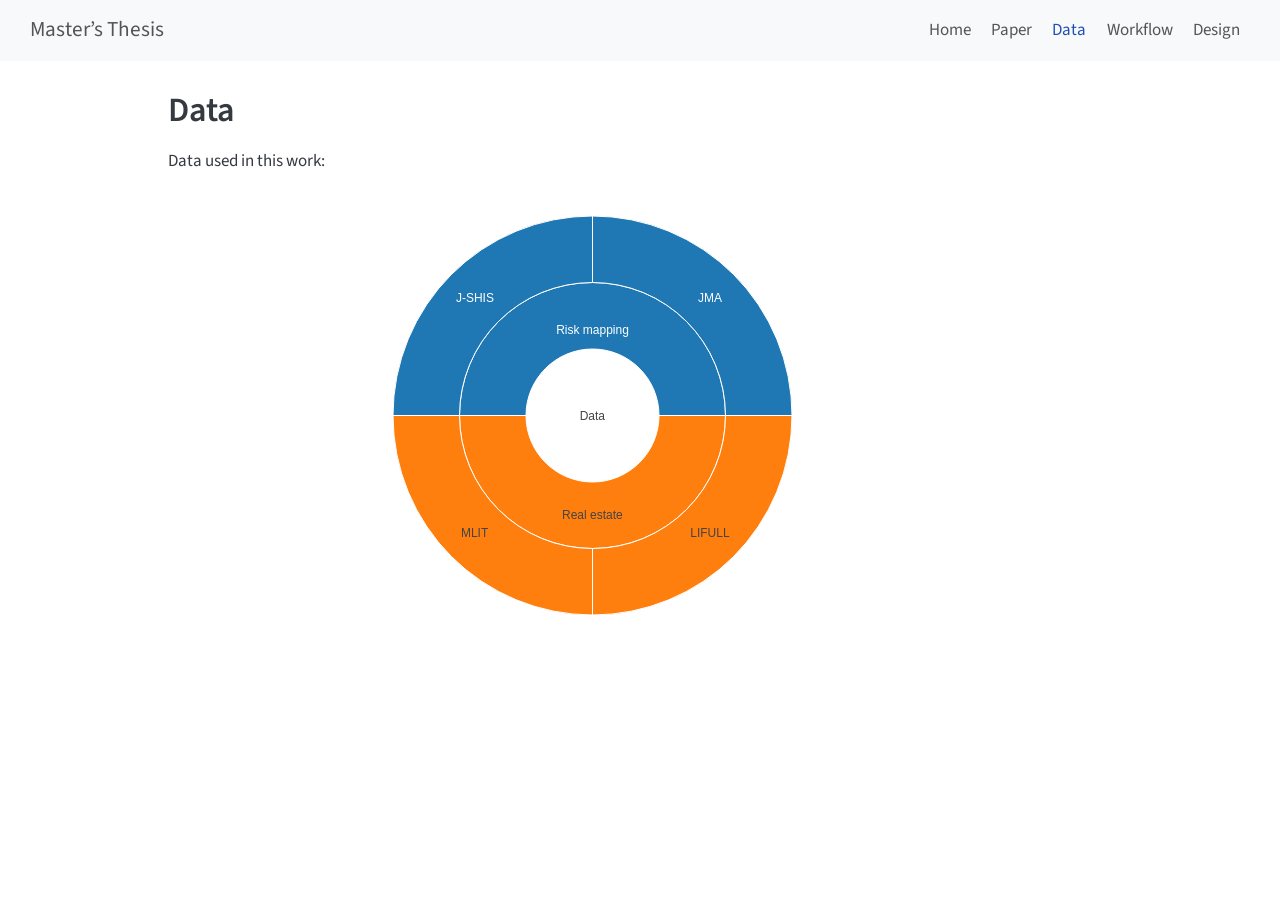
==== docs/data.html @ 01c18c74 "new stuff" ====
<!DOCTYPE html>
<html xmlns="http://www.w3.org/1999/xhtml" lang="en" xml:lang="en"><head>

<meta charset="utf-8">
<meta name="generator" content="quarto-1.8.26">

<meta name="viewport" content="width=device-width, initial-scale=1.0, user-scalable=yes">


<title>Data – Master’s Thesis</title>
<style>
code{white-space: pre-wrap;}
span.smallcaps{font-variant: small-caps;}
div.columns{display: flex; gap: min(4vw, 1.5em);}
div.column{flex: auto; overflow-x: auto;}
div.hanging-indent{margin-left: 1.5em; text-indent: -1.5em;}
ul.task-list{list-style: none;}
ul.task-list li input[type="checkbox"] {
  width: 0.8em;
  margin: 0 0.8em 0.2em -1em; /* quarto-specific, see https://github.com/quarto-dev/quarto-cli/issues/4556 */ 
  vertical-align: middle;
}
</style>


<script src="site_libs/quarto-nav/quarto-nav.js"></script>
<script src="site_libs/quarto-nav/headroom.min.js"></script>
<script src="site_libs/clipboard/clipboard.min.js"></script>
<script src="site_libs/quarto-html/quarto.js" type="module"></script>
<script src="site_libs/quarto-html/tabsets/tabsets.js" type="module"></script>
<script src="site_libs/quarto-html/axe/axe-check.js" type="module"></script>
<script src="site_libs/quarto-html/popper.min.js"></script>
<script src="site_libs/quarto-html/tippy.umd.min.js"></script>
<script src="site_libs/quarto-html/anchor.min.js"></script>
<link href="site_libs/quarto-html/tippy.css" rel="stylesheet">
<link href="site_libs/quarto-html/quarto-syntax-highlighting-587c61ba64f3a5504c4d52d930310e48.css" rel="stylesheet" id="quarto-text-highlighting-styles">
<script src="site_libs/bootstrap/bootstrap.min.js"></script>
<link href="site_libs/bootstrap/bootstrap-icons.css" rel="stylesheet">
<link href="site_libs/bootstrap/bootstrap-5b4ad623e5705c0698d39aec6f10cf02.min.css" rel="stylesheet" append-hash="true" id="quarto-bootstrap" data-mode="light">
<script id="quarto-search-options" type="application/json">{
  "language": {
    "search-no-results-text": "No results",
    "search-matching-documents-text": "matching documents",
    "search-copy-link-title": "Copy link to search",
    "search-hide-matches-text": "Hide additional matches",
    "search-more-match-text": "more match in this document",
    "search-more-matches-text": "more matches in this document",
    "search-clear-button-title": "Clear",
    "search-text-placeholder": "",
    "search-detached-cancel-button-title": "Cancel",
    "search-submit-button-title": "Submit",
    "search-label": "Search"
  }
}</script>
<link href="site_libs/htmltools-fill-0.5.8.1/fill.css" rel="stylesheet">
<script src="site_libs/htmlwidgets-1.6.4/htmlwidgets.js"></script>
<script src="site_libs/plotly-binding-4.12.0/plotly.js"></script>
<script src="site_libs/typedarray-0.1/typedarray.min.js"></script>
<script src="site_libs/jquery-3.5.1/jquery.min.js"></script>
<link href="site_libs/crosstalk-1.2.1/css/crosstalk.min.css" rel="stylesheet">
<script src="site_libs/crosstalk-1.2.1/js/crosstalk.min.js"></script>
<link href="site_libs/plotly-htmlwidgets-css-2.25.2/plotly-htmlwidgets.css" rel="stylesheet">
<script src="site_libs/plotly-main-2.25.2/plotly-latest.min.js"></script>


<link rel="stylesheet" href="styles.css">
</head>

<body class="nav-fixed quarto-light">

<div id="quarto-search-results"></div>
  <header id="quarto-header" class="headroom fixed-top">
    <nav class="navbar navbar-expand-lg " data-bs-theme="dark">
      <div class="navbar-container container-fluid">
      <div class="navbar-brand-container mx-auto">
    <a class="navbar-brand" href="./index.html">
    <span class="navbar-title">Master’s Thesis</span>
    </a>
  </div>
          <button class="navbar-toggler" type="button" data-bs-toggle="collapse" data-bs-target="#navbarCollapse" aria-controls="navbarCollapse" role="menu" aria-expanded="false" aria-label="Toggle navigation" onclick="if (window.quartoToggleHeadroom) { window.quartoToggleHeadroom(); }">
  <span class="navbar-toggler-icon"></span>
</button>
          <div class="collapse navbar-collapse" id="navbarCollapse">
            <ul class="navbar-nav navbar-nav-scroll ms-auto">
  <li class="nav-item">
    <a class="nav-link" href="./index.html"> 
<span class="menu-text">Home</span></a>
  </li>  
  <li class="nav-item">
    <a class="nav-link" href="./paper.html"> 
<span class="menu-text">Paper</span></a>
  </li>  
  <li class="nav-item">
    <a class="nav-link active" href="./data.html" aria-current="page"> 
<span class="menu-text">Data</span></a>
  </li>  
  <li class="nav-item">
    <a class="nav-link" href="./workflow.html"> 
<span class="menu-text">Workflow</span></a>
  </li>  
  <li class="nav-item">
    <a class="nav-link" href="./design.html"> 
<span class="menu-text">Design</span></a>
  </li>  
</ul>
          </div> <!-- /navcollapse -->
            <div class="quarto-navbar-tools">
</div>
      </div> <!-- /container-fluid -->
    </nav>
</header>
<!-- content -->
<div id="quarto-content" class="quarto-container page-columns page-rows-contents page-layout-article page-navbar">
<!-- sidebar -->
<!-- margin-sidebar -->
    <div id="quarto-margin-sidebar" class="sidebar margin-sidebar zindex-bottom">
        
    </div>
<!-- main -->
<main class="content" id="quarto-document-content">

<header id="title-block-header" class="quarto-title-block default">
<div class="quarto-title">
<h1 class="title">Data</h1>
</div>



<div class="quarto-title-meta">

    
  
    
  </div>
  


</header>


<p>Data used in this work:</p>
<div class="cell">
<div class="cell-output-display">
<div class="plotly html-widget html-fill-item" id="htmlwidget-12d224ba7136365b8c9d" style="width:100%;height:464px;"></div>
<script type="application/json" data-for="htmlwidget-12d224ba7136365b8c9d">{"x":{"visdat":{"1593a66a604ae":["function () ","plotlyVisDat"]},"cur_data":"1593a66a604ae","attrs":{"1593a66a604ae":{"labels":["Data","Risk mapping","Real estate","JMA","J-SHIS","MLIT","LIFULL","Earthquakes","Coordinates/Magnitude","Hazard maps","Time evolution","Property details","Housing data","Limitations"],"parents":["","Data","Data","Risk mapping","Risk mapping","Real estate","Real estate","JMA","JMA","J-SHIS","J-SHIS","MLIT","LIFULL","LIFULL"],"values":[20,10,10,5,5,5,5,2,3,2,3,5,3,2],"branchvalues":"total","maxdepth":3,"alpha_stroke":1,"sizes":[10,100],"spans":[1,20],"type":"sunburst"}},"layout":{"margin":{"b":40,"l":60,"t":25,"r":10},"hovermode":"closest","showlegend":false},"source":"A","config":{"modeBarButtonsToAdd":["hoverclosest","hovercompare"],"showSendToCloud":false},"data":[{"labels":["Data","Risk mapping","Real estate","JMA","J-SHIS","MLIT","LIFULL","Earthquakes","Coordinates/Magnitude","Hazard maps","Time evolution","Property details","Housing data","Limitations"],"parents":["","Data","Data","Risk mapping","Risk mapping","Real estate","Real estate","JMA","JMA","J-SHIS","J-SHIS","MLIT","LIFULL","LIFULL"],"values":[20,10,10,5,5,5,5,2,3,2,3,5,3,2],"branchvalues":"total","maxdepth":3,"type":"sunburst","marker":{"color":"rgba(31,119,180,1)","line":{"color":"rgba(255,255,255,1)"}},"frame":null}],"highlight":{"on":"plotly_click","persistent":false,"dynamic":false,"selectize":false,"opacityDim":0.20000000000000001,"selected":{"opacity":1},"debounce":0},"shinyEvents":["plotly_hover","plotly_click","plotly_selected","plotly_relayout","plotly_brushed","plotly_brushing","plotly_clickannotation","plotly_doubleclick","plotly_deselect","plotly_afterplot","plotly_sunburstclick"],"base_url":"https://plot.ly"},"evals":[],"jsHooks":[]}</script>
</div>
</div>



</main> <!-- /main -->
<script id="quarto-html-after-body" type="application/javascript">
  window.document.addEventListener("DOMContentLoaded", function (event) {
    const icon = "";
    const anchorJS = new window.AnchorJS();
    anchorJS.options = {
      placement: 'right',
      icon: icon
    };
    anchorJS.add('.anchored');
    const isCodeAnnotation = (el) => {
      for (const clz of el.classList) {
        if (clz.startsWith('code-annotation-')) {                     
          return true;
        }
      }
      return false;
    }
    const onCopySuccess = function(e) {
      // button target
      const button = e.trigger;
      // don't keep focus
      button.blur();
      // flash "checked"
      button.classList.add('code-copy-button-checked');
      var currentTitle = button.getAttribute("title");
      button.setAttribute("title", "Copied!");
      let tooltip;
      if (window.bootstrap) {
        button.setAttribute("data-bs-toggle", "tooltip");
        button.setAttribute("data-bs-placement", "left");
        button.setAttribute("data-bs-title", "Copied!");
        tooltip = new bootstrap.Tooltip(button, 
          { trigger: "manual", 
            customClass: "code-copy-button-tooltip",
            offset: [0, -8]});
        tooltip.show();    
      }
      setTimeout(function() {
        if (tooltip) {
          tooltip.hide();
          button.removeAttribute("data-bs-title");
          button.removeAttribute("data-bs-toggle");
          button.removeAttribute("data-bs-placement");
        }
        button.setAttribute("title", currentTitle);
        button.classList.remove('code-copy-button-checked');
      }, 1000);
      // clear code selection
      e.clearSelection();
    }
    const getTextToCopy = function(trigger) {
      const outerScaffold = trigger.parentElement.cloneNode(true);
      const codeEl = outerScaffold.querySelector('code');
      for (const childEl of codeEl.children) {
        if (isCodeAnnotation(childEl)) {
          childEl.remove();
        }
      }
      return codeEl.innerText;
    }
    const clipboard = new window.ClipboardJS('.code-copy-button:not([data-in-quarto-modal])', {
      text: getTextToCopy
    });
    clipboard.on('success', onCopySuccess);
    if (window.document.getElementById('quarto-embedded-source-code-modal')) {
      const clipboardModal = new window.ClipboardJS('.code-copy-button[data-in-quarto-modal]', {
        text: getTextToCopy,
        container: window.document.getElementById('quarto-embedded-source-code-modal')
      });
      clipboardModal.on('success', onCopySuccess);
    }
      var localhostRegex = new RegExp(/^(?:http|https):\/\/localhost\:?[0-9]*\//);
      var mailtoRegex = new RegExp(/^mailto:/);
        var filterRegex = new RegExp("https:\/\/anthonyrocher\.github\.io\/Master-s-Thesis-Website");
      var isInternal = (href) => {
          return filterRegex.test(href) || localhostRegex.test(href) || mailtoRegex.test(href);
      }
      // Inspect non-navigation links and adorn them if external
     var links = window.document.querySelectorAll('a[href]:not(.nav-link):not(.navbar-brand):not(.toc-action):not(.sidebar-link):not(.sidebar-item-toggle):not(.pagination-link):not(.no-external):not([aria-hidden]):not(.dropdown-item):not(.quarto-navigation-tool):not(.about-link)');
      for (var i=0; i<links.length; i++) {
        const link = links[i];
        if (!isInternal(link.href)) {
          // undo the damage that might have been done by quarto-nav.js in the case of
          // links that we want to consider external
          if (link.dataset.originalHref !== undefined) {
            link.href = link.dataset.originalHref;
          }
        }
      }
    function tippyHover(el, contentFn, onTriggerFn, onUntriggerFn) {
      const config = {
        allowHTML: true,
        maxWidth: 500,
        delay: 100,
        arrow: false,
        appendTo: function(el) {
            return el.parentElement;
        },
        interactive: true,
        interactiveBorder: 10,
        theme: 'quarto',
        placement: 'bottom-start',
      };
      if (contentFn) {
        config.content = contentFn;
      }
      if (onTriggerFn) {
        config.onTrigger = onTriggerFn;
      }
      if (onUntriggerFn) {
        config.onUntrigger = onUntriggerFn;
      }
      window.tippy(el, config); 
    }
    const noterefs = window.document.querySelectorAll('a[role="doc-noteref"]');
    for (var i=0; i<noterefs.length; i++) {
      const ref = noterefs[i];
      tippyHover(ref, function() {
        // use id or data attribute instead here
        let href = ref.getAttribute('data-footnote-href') || ref.getAttribute('href');
        try { href = new URL(href).hash; } catch {}
        const id = href.replace(/^#\/?/, "");
        const note = window.document.getElementById(id);
        if (note) {
          return note.innerHTML;
        } else {
          return "";
        }
      });
    }
    const xrefs = window.document.querySelectorAll('a.quarto-xref');
    const processXRef = (id, note) => {
      // Strip column container classes
      const stripColumnClz = (el) => {
        el.classList.remove("page-full", "page-columns");
        if (el.children) {
          for (const child of el.children) {
            stripColumnClz(child);
          }
        }
      }
      stripColumnClz(note)
      if (id === null || id.startsWith('sec-')) {
        // Special case sections, only their first couple elements
        const container = document.createElement("div");
        if (note.children && note.children.length > 2) {
          container.appendChild(note.children[0].cloneNode(true));
          for (let i = 1; i < note.children.length; i++) {
            const child = note.children[i];
            if (child.tagName === "P" && child.innerText === "") {
              continue;
            } else {
              container.appendChild(child.cloneNode(true));
              break;
            }
          }
          if (window.Quarto?.typesetMath) {
            window.Quarto.typesetMath(container);
          }
          return container.innerHTML
        } else {
          if (window.Quarto?.typesetMath) {
            window.Quarto.typesetMath(note);
          }
          return note.innerHTML;
        }
      } else {
        // Remove any anchor links if they are present
        const anchorLink = note.querySelector('a.anchorjs-link');
        if (anchorLink) {
          anchorLink.remove();
        }
        if (window.Quarto?.typesetMath) {
          window.Quarto.typesetMath(note);
        }
        if (note.classList.contains("callout")) {
          return note.outerHTML;
        } else {
          return note.innerHTML;
        }
      }
    }
    for (var i=0; i<xrefs.length; i++) {
      const xref = xrefs[i];
      tippyHover(xref, undefined, function(instance) {
        instance.disable();
        let url = xref.getAttribute('href');
        let hash = undefined; 
        if (url.startsWith('#')) {
          hash = url;
        } else {
          try { hash = new URL(url).hash; } catch {}
        }
        if (hash) {
          const id = hash.replace(/^#\/?/, "");
          const note = window.document.getElementById(id);
          if (note !== null) {
            try {
              const html = processXRef(id, note.cloneNode(true));
              instance.setContent(html);
            } finally {
              instance.enable();
              instance.show();
            }
          } else {
            // See if we can fetch this
            fetch(url.split('#')[0])
            .then(res => res.text())
            .then(html => {
              const parser = new DOMParser();
              const htmlDoc = parser.parseFromString(html, "text/html");
              const note = htmlDoc.getElementById(id);
              if (note !== null) {
                const html = processXRef(id, note);
                instance.setContent(html);
              } 
            }).finally(() => {
              instance.enable();
              instance.show();
            });
          }
        } else {
          // See if we can fetch a full url (with no hash to target)
          // This is a special case and we should probably do some content thinning / targeting
          fetch(url)
          .then(res => res.text())
          .then(html => {
            const parser = new DOMParser();
            const htmlDoc = parser.parseFromString(html, "text/html");
            const note = htmlDoc.querySelector('main.content');
            if (note !== null) {
              // This should only happen for chapter cross references
              // (since there is no id in the URL)
              // remove the first header
              if (note.children.length > 0 && note.children[0].tagName === "HEADER") {
                note.children[0].remove();
              }
              const html = processXRef(null, note);
              instance.setContent(html);
            } 
          }).finally(() => {
            instance.enable();
            instance.show();
          });
        }
      }, function(instance) {
      });
    }
        let selectedAnnoteEl;
        const selectorForAnnotation = ( cell, annotation) => {
          let cellAttr = 'data-code-cell="' + cell + '"';
          let lineAttr = 'data-code-annotation="' +  annotation + '"';
          const selector = 'span[' + cellAttr + '][' + lineAttr + ']';
          return selector;
        }
        const selectCodeLines = (annoteEl) => {
          const doc = window.document;
          const targetCell = annoteEl.getAttribute("data-target-cell");
          const targetAnnotation = annoteEl.getAttribute("data-target-annotation");
          const annoteSpan = window.document.querySelector(selectorForAnnotation(targetCell, targetAnnotation));
          const lines = annoteSpan.getAttribute("data-code-lines").split(",");
          const lineIds = lines.map((line) => {
            return targetCell + "-" + line;
          })
          let top = null;
          let height = null;
          let parent = null;
          if (lineIds.length > 0) {
              //compute the position of the single el (top and bottom and make a div)
              const el = window.document.getElementById(lineIds[0]);
              top = el.offsetTop;
              height = el.offsetHeight;
              parent = el.parentElement.parentElement;
            if (lineIds.length > 1) {
              const lastEl = window.document.getElementById(lineIds[lineIds.length - 1]);
              const bottom = lastEl.offsetTop + lastEl.offsetHeight;
              height = bottom - top;
            }
            if (top !== null && height !== null && parent !== null) {
              // cook up a div (if necessary) and position it 
              let div = window.document.getElementById("code-annotation-line-highlight");
              if (div === null) {
                div = window.document.createElement("div");
                div.setAttribute("id", "code-annotation-line-highlight");
                div.style.position = 'absolute';
                parent.appendChild(div);
              }
              div.style.top = top - 2 + "px";
              div.style.height = height + 4 + "px";
              div.style.left = 0;
              let gutterDiv = window.document.getElementById("code-annotation-line-highlight-gutter");
              if (gutterDiv === null) {
                gutterDiv = window.document.createElement("div");
                gutterDiv.setAttribute("id", "code-annotation-line-highlight-gutter");
                gutterDiv.style.position = 'absolute';
                const codeCell = window.document.getElementById(targetCell);
                const gutter = codeCell.querySelector('.code-annotation-gutter');
                gutter.appendChild(gutterDiv);
              }
              gutterDiv.style.top = top - 2 + "px";
              gutterDiv.style.height = height + 4 + "px";
            }
            selectedAnnoteEl = annoteEl;
          }
        };
        const unselectCodeLines = () => {
          const elementsIds = ["code-annotation-line-highlight", "code-annotation-line-highlight-gutter"];
          elementsIds.forEach((elId) => {
            const div = window.document.getElementById(elId);
            if (div) {
              div.remove();
            }
          });
          selectedAnnoteEl = undefined;
        };
          // Handle positioning of the toggle
      window.addEventListener(
        "resize",
        throttle(() => {
          elRect = undefined;
          if (selectedAnnoteEl) {
            selectCodeLines(selectedAnnoteEl);
          }
        }, 10)
      );
      function throttle(fn, ms) {
      let throttle = false;
      let timer;
        return (...args) => {
          if(!throttle) { // first call gets through
              fn.apply(this, args);
              throttle = true;
          } else { // all the others get throttled
              if(timer) clearTimeout(timer); // cancel #2
              timer = setTimeout(() => {
                fn.apply(this, args);
                timer = throttle = false;
              }, ms);
          }
        };
      }
        // Attach click handler to the DT
        const annoteDls = window.document.querySelectorAll('dt[data-target-cell]');
        for (const annoteDlNode of annoteDls) {
          annoteDlNode.addEventListener('click', (event) => {
            const clickedEl = event.target;
            if (clickedEl !== selectedAnnoteEl) {
              unselectCodeLines();
              const activeEl = window.document.querySelector('dt[data-target-cell].code-annotation-active');
              if (activeEl) {
                activeEl.classList.remove('code-annotation-active');
              }
              selectCodeLines(clickedEl);
              clickedEl.classList.add('code-annotation-active');
            } else {
              // Unselect the line
              unselectCodeLines();
              clickedEl.classList.remove('code-annotation-active');
            }
          });
        }
    const findCites = (el) => {
      const parentEl = el.parentElement;
      if (parentEl) {
        const cites = parentEl.dataset.cites;
        if (cites) {
          return {
            el,
            cites: cites.split(' ')
          };
        } else {
          return findCites(el.parentElement)
        }
      } else {
        return undefined;
      }
    };
    var bibliorefs = window.document.querySelectorAll('a[role="doc-biblioref"]');
    for (var i=0; i<bibliorefs.length; i++) {
      const ref = bibliorefs[i];
      const citeInfo = findCites(ref);
      if (citeInfo) {
        tippyHover(citeInfo.el, function() {
          var popup = window.document.createElement('div');
          citeInfo.cites.forEach(function(cite) {
            var citeDiv = window.document.createElement('div');
            citeDiv.classList.add('hanging-indent');
            citeDiv.classList.add('csl-entry');
            var biblioDiv = window.document.getElementById('ref-' + cite);
            if (biblioDiv) {
              citeDiv.innerHTML = biblioDiv.innerHTML;
            }
            popup.appendChild(citeDiv);
          });
          return popup.innerHTML;
        });
      }
    }
  });
  </script>
</div> <!-- /content -->




</body></html>
---- docs/site_libs/quarto-html/tippy.css ----
.tippy-box[data-animation=fade][data-state=hidden]{opacity:0}[data-tippy-root]{max-width:calc(100vw - 10px)}.tippy-box{position:relative;background-color:#333;color:#fff;border-radius:4px;font-size:14px;line-height:1.4;white-space:normal;outline:0;transition-property:transform,visibility,opacity}.tippy-box[data-placement^=top]>.tippy-arrow{bottom:0}.tippy-box[data-placement^=top]>.tippy-arrow:before{bottom:-7px;left:0;border-width:8px 8px 0;border-top-color:initial;transform-origin:center top}.tippy-box[data-placement^=bottom]>.tippy-arrow{top:0}.tippy-box[data-placement^=bottom]>.tippy-arrow:before{top:-7px;left:0;border-width:0 8px 8px;border-bottom-color:initial;transform-origin:center bottom}.tippy-box[data-placement^=left]>.tippy-arrow{right:0}.tippy-box[data-placement^=left]>.tippy-arrow:before{border-width:8px 0 8px 8px;border-left-color:initial;right:-7px;transform-origin:center left}.tippy-box[data-placement^=right]>.tippy-arrow{left:0}.tippy-box[data-placement^=right]>.tippy-arrow:before{left:-7px;border-width:8px 8px 8px 0;border-right-color:initial;transform-origin:center right}.tippy-box[data-inertia][data-state=visible]{transition-timing-function:cubic-bezier(.54,1.5,.38,1.11)}.tippy-arrow{width:16px;height:16px;color:#333}.tippy-arrow:before{content:"";position:absolute;border-color:transparent;border-style:solid}.tippy-content{position:relative;padding:5px 9px;z-index:1}
---- docs/site_libs/quarto-html/quarto-syntax-highlighting-587c61ba64f3a5504c4d52d930310e48.css ----
/* quarto syntax highlight colors */
:root {
  --quarto-hl-ot-color: #003B4F;
  --quarto-hl-at-color: #657422;
  --quarto-hl-ss-color: #20794D;
  --quarto-hl-an-color: #5E5E5E;
  --quarto-hl-fu-color: #4758AB;
  --quarto-hl-st-color: #20794D;
  --quarto-hl-cf-color: #003B4F;
  --quarto-hl-op-color: #5E5E5E;
  --quarto-hl-er-color: #AD0000;
  --quarto-hl-bn-color: #AD0000;
  --quarto-hl-al-color: #AD0000;
  --quarto-hl-va-color: #111111;
  --quarto-hl-bu-color: inherit;
  --quarto-hl-ex-color: inherit;
  --quarto-hl-pp-color: #AD0000;
  --quarto-hl-in-color: #5E5E5E;
  --quarto-hl-vs-color: #20794D;
  --quarto-hl-wa-color: #5E5E5E;
  --quarto-hl-do-color: #5E5E5E;
  --quarto-hl-im-color: #00769E;
  --quarto-hl-ch-color: #20794D;
  --quarto-hl-dt-color: #AD0000;
  --quarto-hl-fl-color: #AD0000;
  --quarto-hl-co-color: #5E5E5E;
  --quarto-hl-cv-color: #5E5E5E;
  --quarto-hl-cn-color: #8f5902;
  --quarto-hl-sc-color: #5E5E5E;
  --quarto-hl-dv-color: #AD0000;
  --quarto-hl-kw-color: #003B4F;
}

/* other quarto variables */
:root {
  --quarto-font-monospace: SFMono-Regular, Menlo, Monaco, Consolas, "Liberation Mono", "Courier New", monospace;
}

/* syntax highlight based on Pandoc's rules */
pre > code.sourceCode > span {
  color: #003B4F;
}

code.sourceCode > span {
  color: #003B4F;
}

div.sourceCode,
div.sourceCode pre.sourceCode {
  color: #003B4F;
}

/* Normal */
code span {
  color: #003B4F;
}

/* Alert */
code span.al {
  color: #AD0000;
  font-style: inherit;
}

/* Annotation */
code span.an {
  color: #5E5E5E;
  font-style: inherit;
}

/* Attribute */
code span.at {
  color: #657422;
  font-style: inherit;
}

/* BaseN */
code span.bn {
  color: #AD0000;
  font-style: inherit;
}

/* BuiltIn */
code span.bu {
  font-style: inherit;
}

/* ControlFlow */
code span.cf {
  color: #003B4F;
  font-weight: bold;
  font-style: inherit;
}

/* Char */
code span.ch {
  color: #20794D;
  font-style: inherit;
}

/* Constant */
code span.cn {
  color: #8f5902;
  font-style: inherit;
}

/* Comment */
code span.co {
  color: #5E5E5E;
  font-style: inherit;
}

/* CommentVar */
code span.cv {
  color: #5E5E5E;
  font-style: italic;
}

/* Documentation */
code span.do {
  color: #5E5E5E;
  font-style: italic;
}

/* DataType */
code span.dt {
  color: #AD0000;
  font-style: inherit;
}

/* DecVal */
code span.dv {
  color: #AD0000;
  font-style: inherit;
}

/* Error */
code span.er {
  color: #AD0000;
  font-style: inherit;
}

/* Extension */
code span.ex {
  font-style: inherit;
}

/* Float */
code span.fl {
  color: #AD0000;
  font-style: inherit;
}

/* Function */
code span.fu {
  color: #4758AB;
  font-style: inherit;
}

/* Import */
code span.im {
  color: #00769E;
  font-style: inherit;
}

/* Information */
code span.in {
  color: #5E5E5E;
  font-style: inherit;
}

/* Keyword */
code span.kw {
  color: #003B4F;
  font-weight: bold;
  font-style: inherit;
}

/* Operator */
code span.op {
  color: #5E5E5E;
  font-style: inherit;
}

/* Other */
code span.ot {
  color: #003B4F;
  font-style: inherit;
}

/* Preprocessor */
code span.pp {
  color: #AD0000;
  font-style: inherit;
}

/* SpecialChar */
code span.sc {
  color: #5E5E5E;
  font-style: inherit;
}

/* SpecialString */
code span.ss {
  color: #20794D;
  font-style: inherit;
}

/* String */
code span.st {
  color: #20794D;
  font-style: inherit;
}

/* Variable */
code span.va {
  color: #111111;
  font-style: inherit;
}

/* VerbatimString */
code span.vs {
  color: #20794D;
  font-style: inherit;
}

/* Warning */
code span.wa {
  color: #5E5E5E;
  font-style: italic;
}

.prevent-inlining {
  content: "</";
}

/*# sourceMappingURL=2dce1cc6c82594539e1579de68416b47.css.map */
---- docs/site_libs/htmltools-fill-0.5.8.1/fill.css ----
@layer htmltools {
  .html-fill-container {
    display: flex;
    flex-direction: column;
    /* Prevent the container from expanding vertically or horizontally beyond its
    parent's constraints. */
    min-height: 0;
    min-width: 0;
  }
  .html-fill-container > .html-fill-item {
    /* Fill items can grow and shrink freely within
    available vertical space in fillable container */
    flex: 1 1 auto;
    min-height: 0;
    min-width: 0;
  }
  .html-fill-container > :not(.html-fill-item) {
    /* Prevent shrinking or growing of non-fill items */
    flex: 0 0 auto;
  }
}
---- docs/site_libs/crosstalk-1.2.1/css/crosstalk.min.css ----
.container-fluid.crosstalk-bscols{margin-left:-30px;margin-right:-30px;white-space:normal}body>.container-fluid.crosstalk-bscols{margin-left:auto;margin-right:auto}.crosstalk-input-checkboxgroup .crosstalk-options-group .crosstalk-options-column{display:inline-block;padding-right:12px;vertical-align:top}@media only screen and (max-width: 480px){.crosstalk-input-checkboxgroup .crosstalk-options-group .crosstalk-options-column{display:block;padding-right:inherit}}.crosstalk-input{margin-bottom:15px}.crosstalk-input .control-label{margin-bottom:0;vertical-align:middle}.crosstalk-input input[type="checkbox"]{margin:4px 0 0;margin-top:1px;line-height:normal}.crosstalk-input .checkbox{position:relative;display:block;margin-top:10px;margin-bottom:10px}.crosstalk-input .checkbox>label{padding-left:20px;margin-bottom:0;font-weight:400;cursor:pointer}.crosstalk-input .checkbox input[type="checkbox"],.crosstalk-input .checkbox-inline input[type="checkbox"]{position:absolute;margin-top:2px;margin-left:-20px}.crosstalk-input .checkbox+.checkbox{margin-top:-5px}.crosstalk-input .checkbox-inline{position:relative;display:inline-block;padding-left:20px;margin-bottom:0;font-weight:400;vertical-align:middle;cursor:pointer}.crosstalk-input .checkbox-inline+.checkbox-inline{margin-top:0;margin-left:10px}
---- docs/site_libs/plotly-htmlwidgets-css-2.25.2/plotly-htmlwidgets.css ----
/*
just here so that plotly works
correctly with ioslides.
see https://github.com/ropensci/plotly/issues/463
*/

slide:not(.current) .plotly.html-widget{
  display: none;
}
---- docs/styles.css ----
p {
  text-align: justify
}

.alert {
  text-align: center;
}
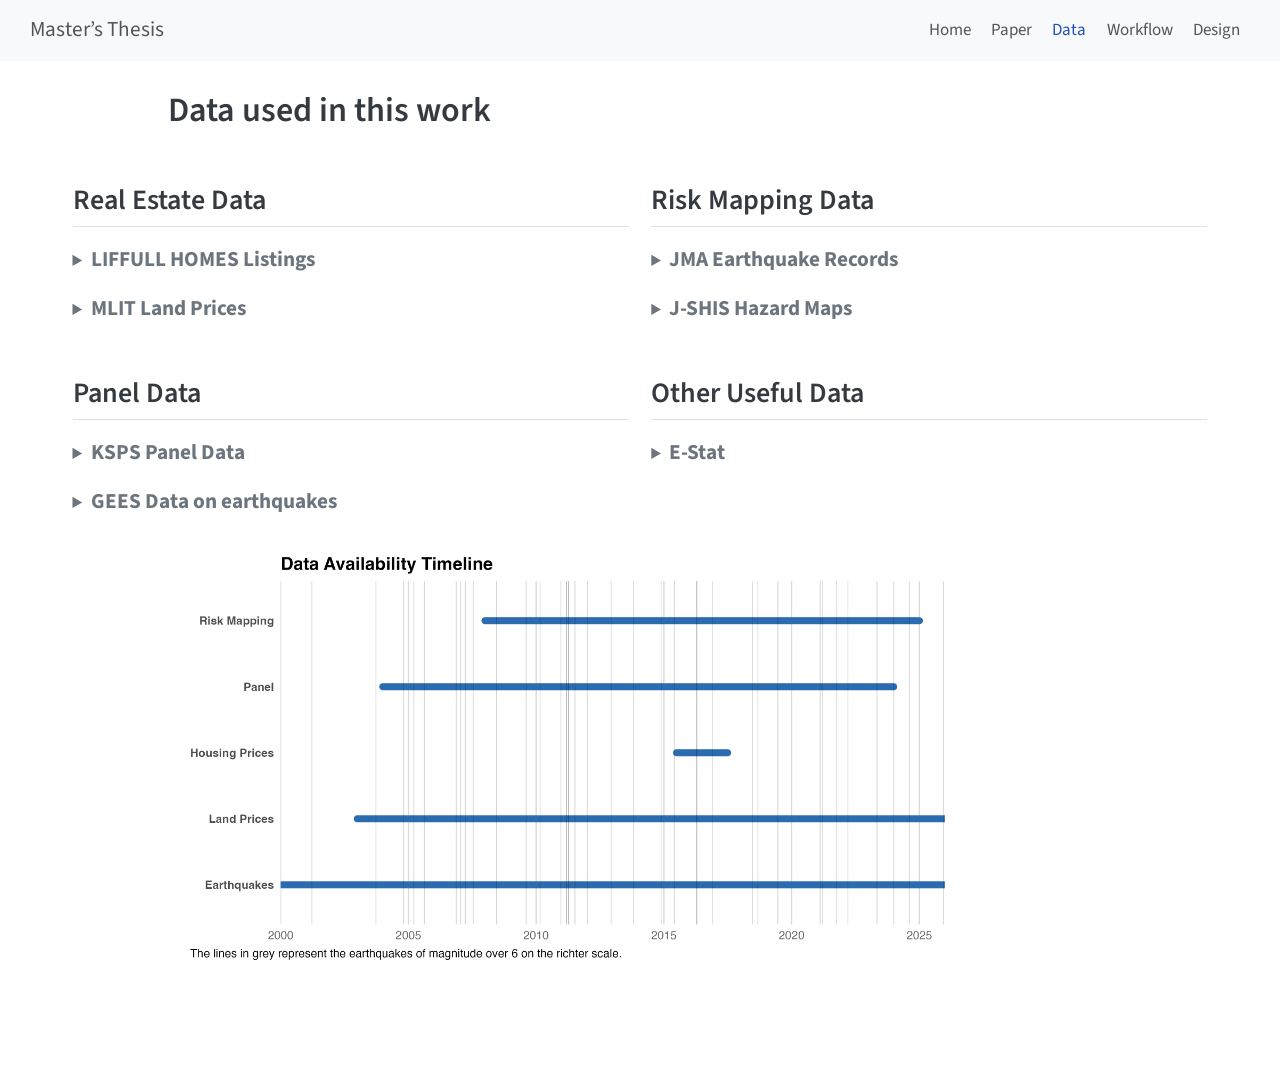
==== commit c314f64f: "adding data section" ====
--- a/docs/data.html
+++ b/docs/data.html
@@ -7,7 +7,7 @@
 <meta name="viewport" content="width=device-width, initial-scale=1.0, user-scalable=yes">
 
 
-<title>Data – Master’s Thesis</title>
+<title>Data used in this work – Master’s Thesis</title>
 <style>
 code{white-space: pre-wrap;}
 span.smallcaps{font-variant: small-caps;}
@@ -52,15 +52,6 @@
     "search-label": "Search"
   }
 }</script>
-<link href="site_libs/htmltools-fill-0.5.8.1/fill.css" rel="stylesheet">
-<script src="site_libs/htmlwidgets-1.6.4/htmlwidgets.js"></script>
-<script src="site_libs/plotly-binding-4.12.0/plotly.js"></script>
-<script src="site_libs/typedarray-0.1/typedarray.min.js"></script>
-<script src="site_libs/jquery-3.5.1/jquery.min.js"></script>
-<link href="site_libs/crosstalk-1.2.1/css/crosstalk.min.css" rel="stylesheet">
-<script src="site_libs/crosstalk-1.2.1/js/crosstalk.min.js"></script>
-<link href="site_libs/plotly-htmlwidgets-css-2.25.2/plotly-htmlwidgets.css" rel="stylesheet">
-<script src="site_libs/plotly-main-2.25.2/plotly-latest.min.js"></script>
 
 
 <link rel="stylesheet" href="styles.css">
@@ -117,11 +108,11 @@
         
     </div>
 <!-- main -->
-<main class="content" id="quarto-document-content">
+<main class="content page-columns page-full" id="quarto-document-content">
 
 <header id="title-block-header" class="quarto-title-block default">
 <div class="quarto-title">
-<h1 class="title">Data</h1>
+<h1 class="title">Data used in this work</h1>
 </div>
 
 
@@ -138,13 +129,93 @@
 </header>
 
 
-<p>Data used in this work:</p>
-<div class="cell">
-<div class="cell-output-display">
-<div class="plotly html-widget html-fill-item" id="htmlwidget-12d224ba7136365b8c9d" style="width:100%;height:464px;"></div>
-<script type="application/json" data-for="htmlwidget-12d224ba7136365b8c9d">{"x":{"visdat":{"1593a66a604ae":["function () ","plotlyVisDat"]},"cur_data":"1593a66a604ae","attrs":{"1593a66a604ae":{"labels":["Data","Risk mapping","Real estate","JMA","J-SHIS","MLIT","LIFULL","Earthquakes","Coordinates/Magnitude","Hazard maps","Time evolution","Property details","Housing data","Limitations"],"parents":["","Data","Data","Risk mapping","Risk mapping","Real estate","Real estate","JMA","JMA","J-SHIS","J-SHIS","MLIT","LIFULL","LIFULL"],"values":[20,10,10,5,5,5,5,2,3,2,3,5,3,2],"branchvalues":"total","maxdepth":3,"alpha_stroke":1,"sizes":[10,100],"spans":[1,20],"type":"sunburst"}},"layout":{"margin":{"b":40,"l":60,"t":25,"r":10},"hovermode":"closest","showlegend":false},"source":"A","config":{"modeBarButtonsToAdd":["hoverclosest","hovercompare"],"showSendToCloud":false},"data":[{"labels":["Data","Risk mapping","Real estate","JMA","J-SHIS","MLIT","LIFULL","Earthquakes","Coordinates/Magnitude","Hazard maps","Time evolution","Property details","Housing data","Limitations"],"parents":["","Data","Data","Risk mapping","Risk mapping","Real estate","Real estate","JMA","JMA","J-SHIS","J-SHIS","MLIT","LIFULL","LIFULL"],"values":[20,10,10,5,5,5,5,2,3,2,3,5,3,2],"branchvalues":"total","maxdepth":3,"type":"sunburst","marker":{"color":"rgba(31,119,180,1)","line":{"color":"rgba(255,255,255,1)"}},"frame":null}],"highlight":{"on":"plotly_click","persistent":false,"dynamic":false,"selectize":false,"opacityDim":0.20000000000000001,"selected":{"opacity":1},"debounce":0},"shinyEvents":["plotly_hover","plotly_click","plotly_selected","plotly_relayout","plotly_brushed","plotly_brushing","plotly_clickannotation","plotly_doubleclick","plotly_deselect","plotly_afterplot","plotly_sunburstclick"],"base_url":"https://plot.ly"},"evals":[],"jsHooks":[]}</script>
+<div class="column-page">
+<div class="columns">
+<div class="column" style="width:49%;">
+<section id="real-estate-data" class="level2">
+<h2 class="anchored" data-anchor-id="real-estate-data">Real Estate Data</h2>
+<details>
+<summary>
+<strong style="font-size: 1.25em;">LIFFULL HOMES Listings</strong>
+</summary>
+<p>LIFFUL’HOMES is one of the major real estate companies in Japan. The dataset includes housing listings with extremely high quality details.</p>
+<ul>
+<li>Website: https://lifull.com/en/</li>
+<li>70GB</li>
+</ul>
+</details>
+<details>
+<summary>
+<strong style="font-size: 1.25em;">MLIT Land Prices</strong>
+</summary>
+<ul>
+<li>Website: https://www.mlit.go.jp/en/</li>
+<li>?GB</li>
+</ul>
+</details>
+</section>
+</div><div class="column" style="width:2%;">
+
+</div><div class="column" style="width:49%;">
+<section id="risk-mapping-data" class="level2">
+<h2 class="anchored" data-anchor-id="risk-mapping-data">Risk Mapping Data</h2>
+<details>
+<summary>
+<strong style="font-size: 1.25em;">JMA Earthquake Records</strong>
+</summary>
+<p>Japan Meteorological Agency.</p>
+<ul>
+<li>Website: https://www.jma.go.jp/jma/indexe.html</li>
+</ul>
+</details>
+<details>
+<summary>
+<strong style="font-size: 1.25em;">J-SHIS Hazard Maps</strong>
+</summary>
+<p>Japan Seismic Hazard Information Station</p>
+<ul>
+<li>Website: https://www.j-shis.bosai.go.jp/en/</li>
+</ul>
+</details>
+</section>
+</div><div class="column" style="width:49%;">
+<section id="panel-data" class="level2">
+<h2 class="anchored" data-anchor-id="panel-data">Panel Data</h2>
+<details>
+<summary>
+<strong style="font-size: 1.25em;">KSPS Panel Data</strong>
+</summary>
+<p>Large Panel from Keio University from 2004.</p>
+<ul>
+<li>Website: https://www.pdrc.keio.ac.jp/en/paneldata/datasets/jhpskhps/</li>
+</ul>
+</details>
+<details>
+<summary>
+<strong style="font-size: 1.25em;">GEES Data on earthquakes</strong>
+</summary>
+<p>Panel after the 2011 earthquake about what Japanese people think about earthquakes.</p>
+<ul>
+<li>Website: https://www.pdrc.keio.ac.jp/en/paneldata/datasets/gees/</li>
+</ul>
+</details>
+</section>
+</div><div class="column" style="width:2%;">
+
+</div><div class="column" style="width:49%;">
+<section id="other-useful-data" class="level2">
+<h2 class="anchored" data-anchor-id="other-useful-data">Other Useful Data</h2>
+<details>
+<summary>
+<strong style="font-size: 1.25em;">E-Stat</strong>
+</summary>
+<p>Unemployment data, everything else that could have an impact on prices.</p>
+</details>
+</section>
 </div>
 </div>
+</div>
+<p><img src="images/data.png" class="img-fluid"></p>
 
 
 
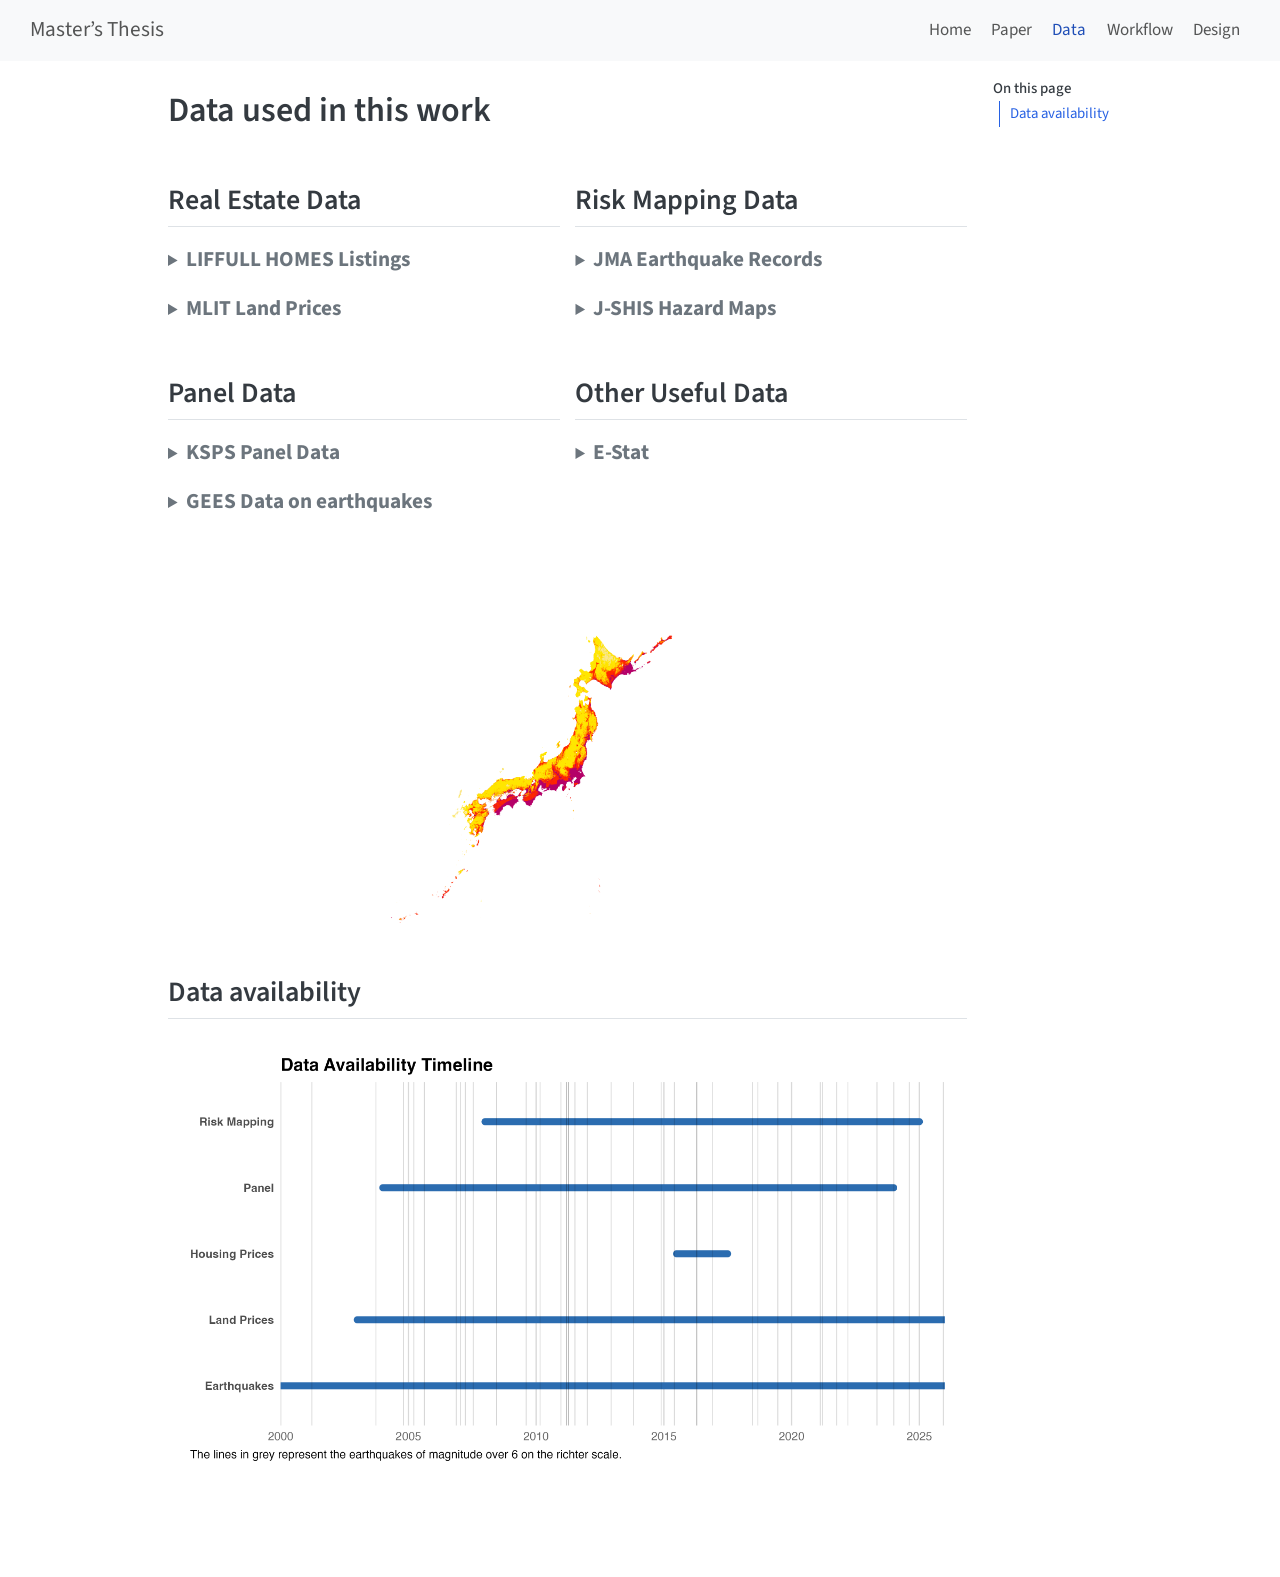
==== commit 3d4b842c: "new updates" ====
--- a/docs/data.html
+++ b/docs/data.html
@@ -104,11 +104,17 @@
 <div id="quarto-content" class="quarto-container page-columns page-rows-contents page-layout-article page-navbar">
 <!-- sidebar -->
 <!-- margin-sidebar -->
-    <div id="quarto-margin-sidebar" class="sidebar margin-sidebar zindex-bottom">
-        
+    <div id="quarto-margin-sidebar" class="sidebar margin-sidebar">
+        <nav id="TOC" role="doc-toc" class="toc-active">
+    <h2 id="toc-title">On this page</h2>
+   
+  <ul>
+  <li><a href="#data-availability" id="toc-data-availability" class="nav-link active" data-scroll-target="#data-availability">Data availability</a></li>
+  </ul>
+</nav>
     </div>
 <!-- main -->
-<main class="content page-columns page-full" id="quarto-document-content">
+<main class="content" id="quarto-document-content">
 
 <header id="title-block-header" class="quarto-title-block default">
 <div class="quarto-title">
@@ -129,7 +135,6 @@
 </header>
 
 
-<div class="column-page">
 <div class="columns">
 <div class="column" style="width:49%;">
 <section id="real-estate-data" class="level2">
@@ -172,10 +177,8 @@
 <summary>
 <strong style="font-size: 1.25em;">J-SHIS Hazard Maps</strong>
 </summary>
-<p>Japan Seismic Hazard Information Station</p>
-<ul>
-<li>Website: https://www.j-shis.bosai.go.jp/en/</li>
-</ul>
+<p><em>Japan Seismic Hazard Information Station</em> (https://www.j-shis.bosai.go.jp/en/).</p>
+<p>Many maps are available, easy to access and well described. I decide to fo for the so-called “Seismic hazard map.” From there, I select “All”, meaning I include earthquakes of all categories from I to III. I finally choose the “Average Case” as Probability Case. See download page for more information : <a href="https://www.j-shis.bosai.go.jp/map/JSHIS2/download.html?lang=en" class="uri">https://www.j-shis.bosai.go.jp/map/JSHIS2/download.html?lang=en</a>.</p>
 </details>
 </section>
 </div><div class="column" style="width:49%;">
@@ -214,10 +217,16 @@
 </section>
 </div>
 </div>
+<div style="margin-top: 40px;">
+
 </div>
+<p><img src="images/shm_2020_style.png" class="img-fluid"></p>
+<section id="data-availability" class="level2">
+<h2 class="anchored" data-anchor-id="data-availability">Data availability</h2>
 <p><img src="images/data.png" class="img-fluid"></p>
 
 
+</section>
 
 </main> <!-- /main -->
 <script id="quarto-html-after-body" type="application/javascript">
